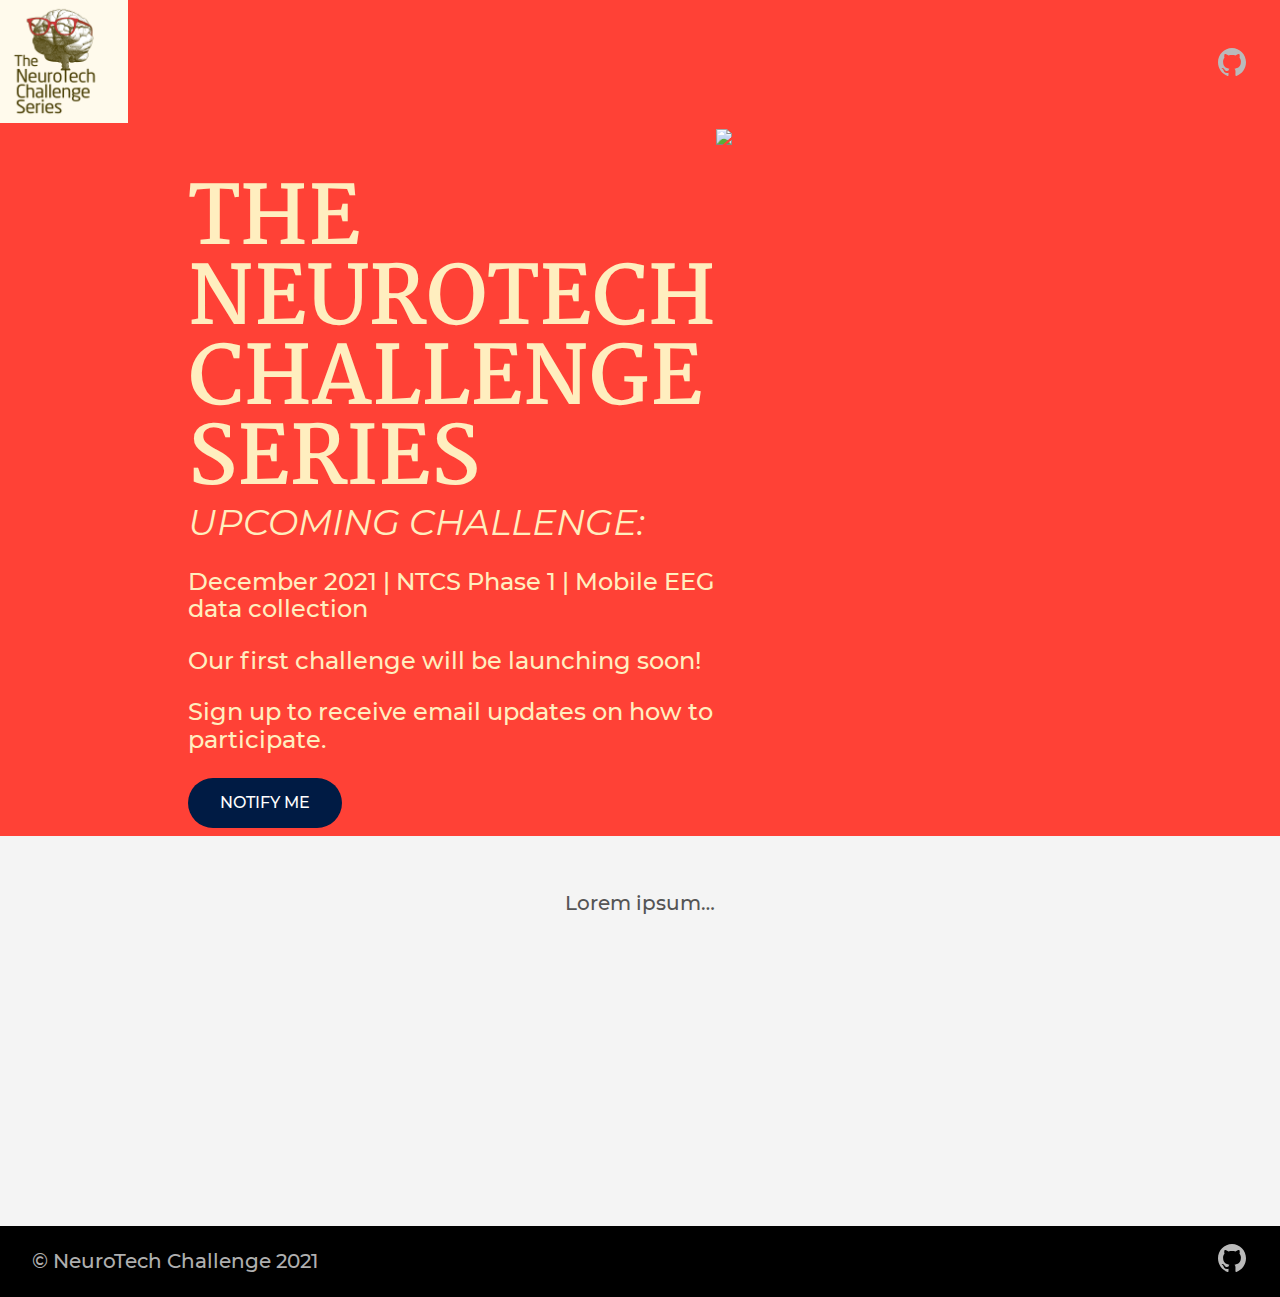
==== index.html @ b5e60c59 "deploy: b1ae6144227bb26e697fbe55c18d9fce0de2e272" ====
<!doctype html><html lang=en-us>
<head>
<meta charset=utf-8>
<meta http-equiv=x-ua-compatible content="IE=edge,chrome=1">
<title>NeuroTech Challenge</title>
<meta name=viewport content="width=device-width,minimum-scale=1">
<meta name=description content>
<meta name=generator content="Hugo 0.89.0">
<meta name=ROBOTS content="NOINDEX, NOFOLLOW">
<link rel=stylesheet href=/ananke/css/main.min.css>
<style>@font-face{font-family:Martel;src:url(fonts/martel/Martel-Regular.ttf)}@font-face{font-family:Martel;font-style:italic;src:url(fonts/martel/Martel-Italic.ttf)}@font-face{font-family:Martel;font-weight:700;src:url(fonts/martel/Martel-Bold.ttf)}@font-face{font-family:Montserrat;src:url(fonts/montserrat/Montserrat-Medium.ttf)}@font-face{font-family:Montserrat;font-style:italic;src:url(fonts/montserrat/Montserrat-Italic.ttf)}@font-face{font-family:Montserrat;font-weight:700;src:url(fonts/montserrat/Montserrat-Bold.ttf)}body{font-family:Montserrat;color:#ffeebf}</style>
<link href=/index.xml rel=alternate type=application/rss+xml title="NeuroTech Challenge">
<link href=/index.xml rel=feed type=application/rss+xml title="NeuroTech Challenge">
<meta property="og:title" content>
<meta property="og:description" content>
<meta property="og:type" content="website">
<meta property="og:url" content="https://neurotech-challenge.com/"><meta property="og:site_name" content="The NeuroTech Challenge Series">
<meta itemprop=name content>
<meta itemprop=description content><meta name=twitter:card content="summary">
<meta name=twitter:title content>
<meta name=twitter:description content>
</head>
<body class="ma0 bg-near-white">
<header class="cover bg-top">
<div class=bg-red>
<nav class=pr3 role=navigation>
<div class="flex-l justify-between items-center center">
<a href=/ class="f3 fw2 hover-white no-underline white-90 dib">
<img src=/images/ntcs-top-logo.png class="w4 mw5-ns" alt="NeuroTech Challenge">
</a>
<div class="flex-l items-center">
<a href=https://github.com/NeuroTechX/eeg-notebooks/ target=_blank class="link-transition github link dib z-999 pt3 pt0-l mr1" title="Github link" rel=noopener aria-label="follow on Github——Opens in a new window"><svg height="32" style="enable-background:new 0 0 512 512" viewBox="0 0 512 512" width="32" xmlns="http://www.w3.org/2000/svg" xmlns:xlink="http://www.w3.org/1999/xlink"><path d="M256 32C132.3 32 32 134.8 32 261.7c0 101.5 64.2 187.5 153.2 217.9 11.2 2.1 15.3-5 15.3-11.1.0-5.5-.2-19.9-.3-39.1-62.3 13.9-75.5-30.8-75.5-30.8-10.2-26.5-24.9-33.6-24.9-33.6-20.3-14.3 1.5-14 1.5-14 22.5 1.6 34.3 23.7 34.3 23.7 20 35.1 52.4 25 65.2 19.1 2-14.8 7.8-25 14.2-30.7-49.7-5.8-102-25.5-102-113.5.0-25.1 8.7-45.6 23-61.6-2.3-5.8-10-29.2 2.2-60.8.0.0 18.8-6.2 61.6 23.5 17.9-5.1 37-7.6 56.1-7.7 19 .1 38.2 2.6 56.1 7.7 42.8-29.7 61.5-23.5 61.5-23.5 12.2 31.6 4.5 55 2.2 60.8 14.3 16.1 23 36.6 23 61.6.0 88.2-52.4 107.6-102.3 113.3 8 7.1 15.2 21.1 15.2 42.5.0 30.7-.3 55.5-.3 63 0 6.1 4 13.3 15.4 11C415.9 449.1 480 363.1 480 261.7 480 134.8 379.7 32 256 32z"/></svg>
<span class=new-window><svg height="8" style="enable-background:new 0 0 1000 1000" viewBox="0 0 1e3 1e3" width="8" xmlns="http://www.w3.org/2000/svg" xmlns:xlink="http://www.w3.org/1999/xlink"><path d="M598 128h298v298h-86V274L392 692l-60-60 418-418H598v-86zM810 810V512h86v298c0 46-40 86-86 86H214c-48 0-86-40-86-86V214c0-46 38-86 86-86h298v86H214v596h596z" style="fill-rule:evenodd;clip-rule:evenodd;fill:"/></svg>
</span></a>
</div>
</div>
</nav>
<div class=flex>
<div class=w-25></div>
<div class=w-50>
<h1 class="f3 fw7 f-subheadline-l lh-solid fw2 mb0 ttu" style=font-family:Martel>
The NeuroTech Challenge Series
</h1>
<h3 class="f2 fw1 mv0 i ttu mt1">
Upcoming Challenge:
</h3>
<h3 class="f3 fw3">
December 2021 | NTCS Phase 1 | Mobile EEG data collection
</h3>
<h3 class="f3 fw2">
Our first challenge will be launching soon!
</h3>
<h3 class="f3 fw2">
Sign up to receive email updates on how to participate.
</h3>
<a class="f5 link dim br-pill ph4 pv3 mb2 dib white bg-navy" href=http://eepurl.com/hd2o1D>
NOTIFY ME
</a>
</div>
<div class=w-50>
<img src=https://neurotech-challenge.com/images/ntcs-brian-marquee.png>
</div>
<div class=w-25></div>
</div>
</div>
</div>
</header>
<main class=pb7 role=main>
<article class="cf ph3 ph5-l pv3 pv4-l f4 tc-l center measure-wide lh-copy mid-gray">
<p>Lorem ipsum&mldr;</p>
</article>
</main>
<footer class="bg-black bottom-0 w-100 pa3" role=contentinfo>
<div class="flex justify-between">
<a class="f4 fw4 hover-white no-underline white-70 dn dib-ns pv2 ph3" href=https://neurotech-challenge.com/>
&copy; NeuroTech Challenge 2021
</a>
<div>
<a href=https://github.com/NeuroTechX/eeg-notebooks/ target=_blank class="link-transition github link dib z-999 pt3 pt0-l mr1" title="Github link" rel=noopener aria-label="follow on Github——Opens in a new window"><svg height="32" style="enable-background:new 0 0 512 512" viewBox="0 0 512 512" width="32" xmlns="http://www.w3.org/2000/svg" xmlns:xlink="http://www.w3.org/1999/xlink"><path d="M256 32C132.3 32 32 134.8 32 261.7c0 101.5 64.2 187.5 153.2 217.9 11.2 2.1 15.3-5 15.3-11.1.0-5.5-.2-19.9-.3-39.1-62.3 13.9-75.5-30.8-75.5-30.8-10.2-26.5-24.9-33.6-24.9-33.6-20.3-14.3 1.5-14 1.5-14 22.5 1.6 34.3 23.7 34.3 23.7 20 35.1 52.4 25 65.2 19.1 2-14.8 7.8-25 14.2-30.7-49.7-5.8-102-25.5-102-113.5.0-25.1 8.7-45.6 23-61.6-2.3-5.8-10-29.2 2.2-60.8.0.0 18.8-6.2 61.6 23.5 17.9-5.1 37-7.6 56.1-7.7 19 .1 38.2 2.6 56.1 7.7 42.8-29.7 61.5-23.5 61.5-23.5 12.2 31.6 4.5 55 2.2 60.8 14.3 16.1 23 36.6 23 61.6.0 88.2-52.4 107.6-102.3 113.3 8 7.1 15.2 21.1 15.2 42.5.0 30.7-.3 55.5-.3 63 0 6.1 4 13.3 15.4 11C415.9 449.1 480 363.1 480 261.7 480 134.8 379.7 32 256 32z"/></svg>
<span class=new-window><svg height="8" style="enable-background:new 0 0 1000 1000" viewBox="0 0 1e3 1e3" width="8" xmlns="http://www.w3.org/2000/svg" xmlns:xlink="http://www.w3.org/1999/xlink"><path d="M598 128h298v298h-86V274L392 692l-60-60 418-418H598v-86zM810 810V512h86v298c0 46-40 86-86 86H214c-48 0-86-40-86-86V214c0-46 38-86 86-86h298v86H214v596h596z" style="fill-rule:evenodd;clip-rule:evenodd;fill:"/></svg>
</span></a>
</div>
</div>
</footer>
</body>
</html>
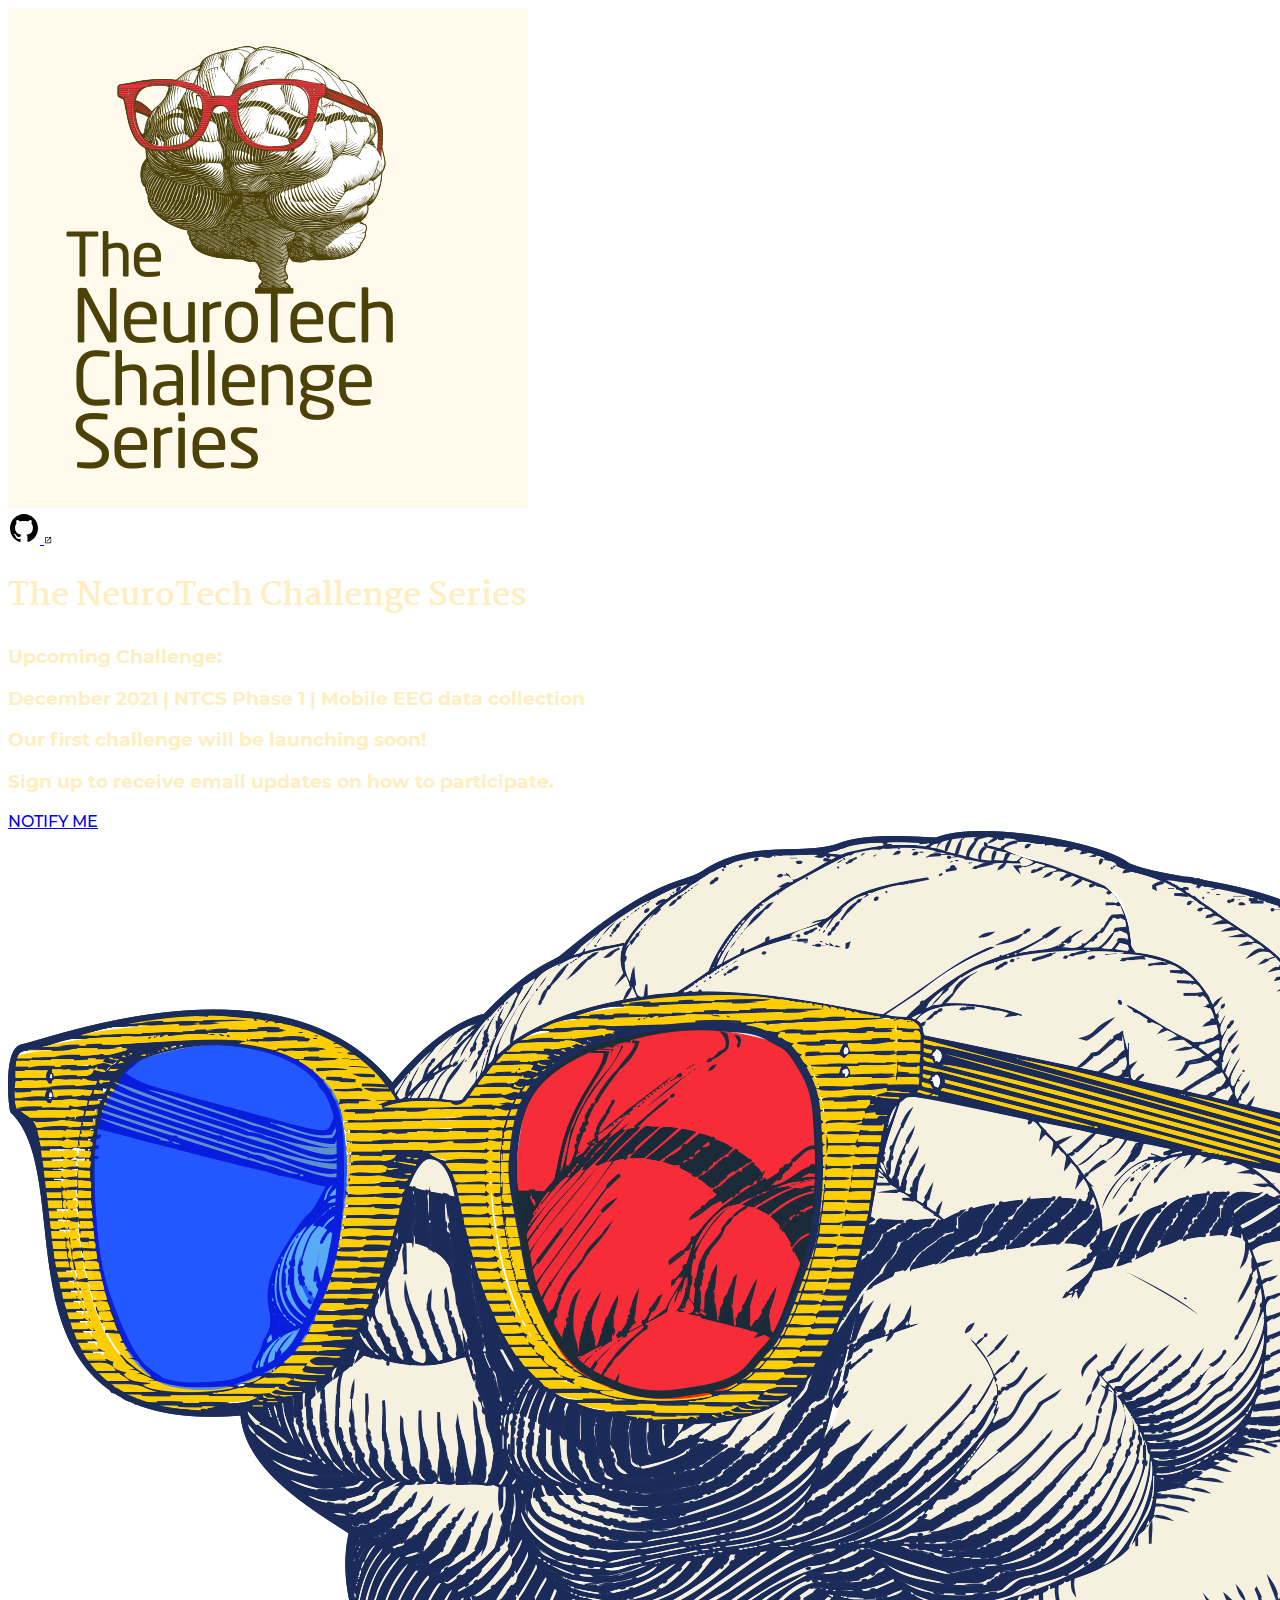
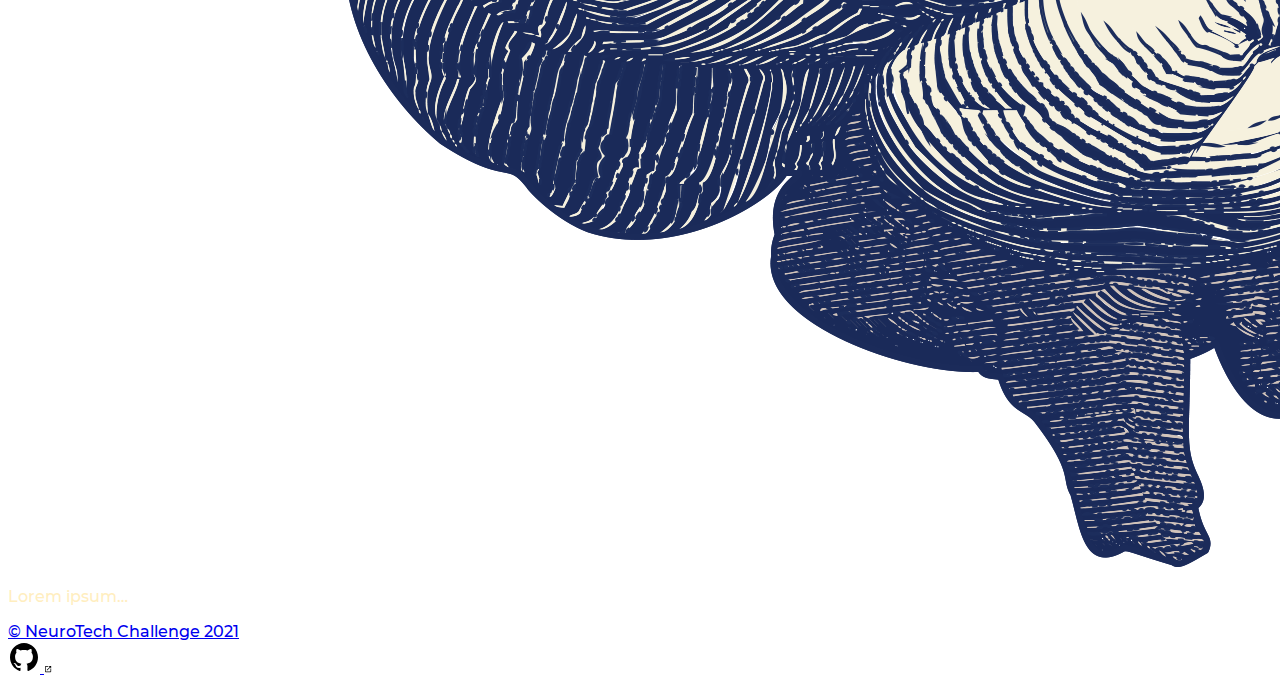
==== commit 3961215f: "deploy: 3df479dbea22950a2e772902be6954a8dcd4ddff" ====
--- a/index.html
+++ b/index.html
@@ -7,14 +7,14 @@
 <meta name=description content>
 <meta name=generator content="Hugo 0.89.0">
 <meta name=ROBOTS content="NOINDEX, NOFOLLOW">
-<link rel=stylesheet href=/ananke/css/main.min.css>
+<link rel=stylesheet href=/neurotech-challenge.com/ananke/css/main.min.css>
 <style>@font-face{font-family:Martel;src:url(fonts/martel/Martel-Regular.ttf)}@font-face{font-family:Martel;font-style:italic;src:url(fonts/martel/Martel-Italic.ttf)}@font-face{font-family:Martel;font-weight:700;src:url(fonts/martel/Martel-Bold.ttf)}@font-face{font-family:Montserrat;src:url(fonts/montserrat/Montserrat-Medium.ttf)}@font-face{font-family:Montserrat;font-style:italic;src:url(fonts/montserrat/Montserrat-Italic.ttf)}@font-face{font-family:Montserrat;font-weight:700;src:url(fonts/montserrat/Montserrat-Bold.ttf)}body{font-family:Montserrat;color:#ffeebf}</style>
-<link href=/index.xml rel=alternate type=application/rss+xml title="NeuroTech Challenge">
-<link href=/index.xml rel=feed type=application/rss+xml title="NeuroTech Challenge">
+<link href=/neurotech-challenge.com/index.xml rel=alternate type=application/rss+xml title="NeuroTech Challenge">
+<link href=/neurotech-challenge.com/index.xml rel=feed type=application/rss+xml title="NeuroTech Challenge">
 <meta property="og:title" content>
 <meta property="og:description" content>
 <meta property="og:type" content="website">
-<meta property="og:url" content="https://neurotech-challenge.com/"><meta property="og:site_name" content="The NeuroTech Challenge Series">
+<meta property="og:url" content="https://neurotechx.github.io/neurotech-challenge.com/"><meta property="og:site_name" content="The NeuroTech Challenge Series">
 <meta itemprop=name content>
 <meta itemprop=description content><meta name=twitter:card content="summary">
 <meta name=twitter:title content>
@@ -25,7 +25,7 @@
 <div class=bg-red>
 <nav class=pr3 role=navigation>
 <div class="flex-l justify-between items-center center">
-<a href=/ class="f3 fw2 hover-white no-underline white-90 dib">
+<a href=/neurotech-challenge.com/ class="f3 fw2 hover-white no-underline white-90 dib">
 <img src=/images/ntcs-top-logo.png class="w4 mw5-ns" alt="NeuroTech Challenge">
 </a>
 <div class="flex-l items-center">
@@ -58,7 +58,7 @@
 </a>
 </div>
 <div class=w-50>
-<img src=https://neurotech-challenge.com/images/ntcs-brian-marquee.png>
+<img src=https://neurotechx.github.io/neurotech-challenge.com/images/ntcs-brian-marquee.png>
 </div>
 <div class=w-25></div>
 </div>
@@ -72,7 +72,7 @@
 </main>
 <footer class="bg-black bottom-0 w-100 pa3" role=contentinfo>
 <div class="flex justify-between">
-<a class="f4 fw4 hover-white no-underline white-70 dn dib-ns pv2 ph3" href=https://neurotech-challenge.com/>
+<a class="f4 fw4 hover-white no-underline white-70 dn dib-ns pv2 ph3" href=https://neurotechx.github.io/neurotech-challenge.com/>
 &copy; NeuroTech Challenge 2021
 </a>
 <div>
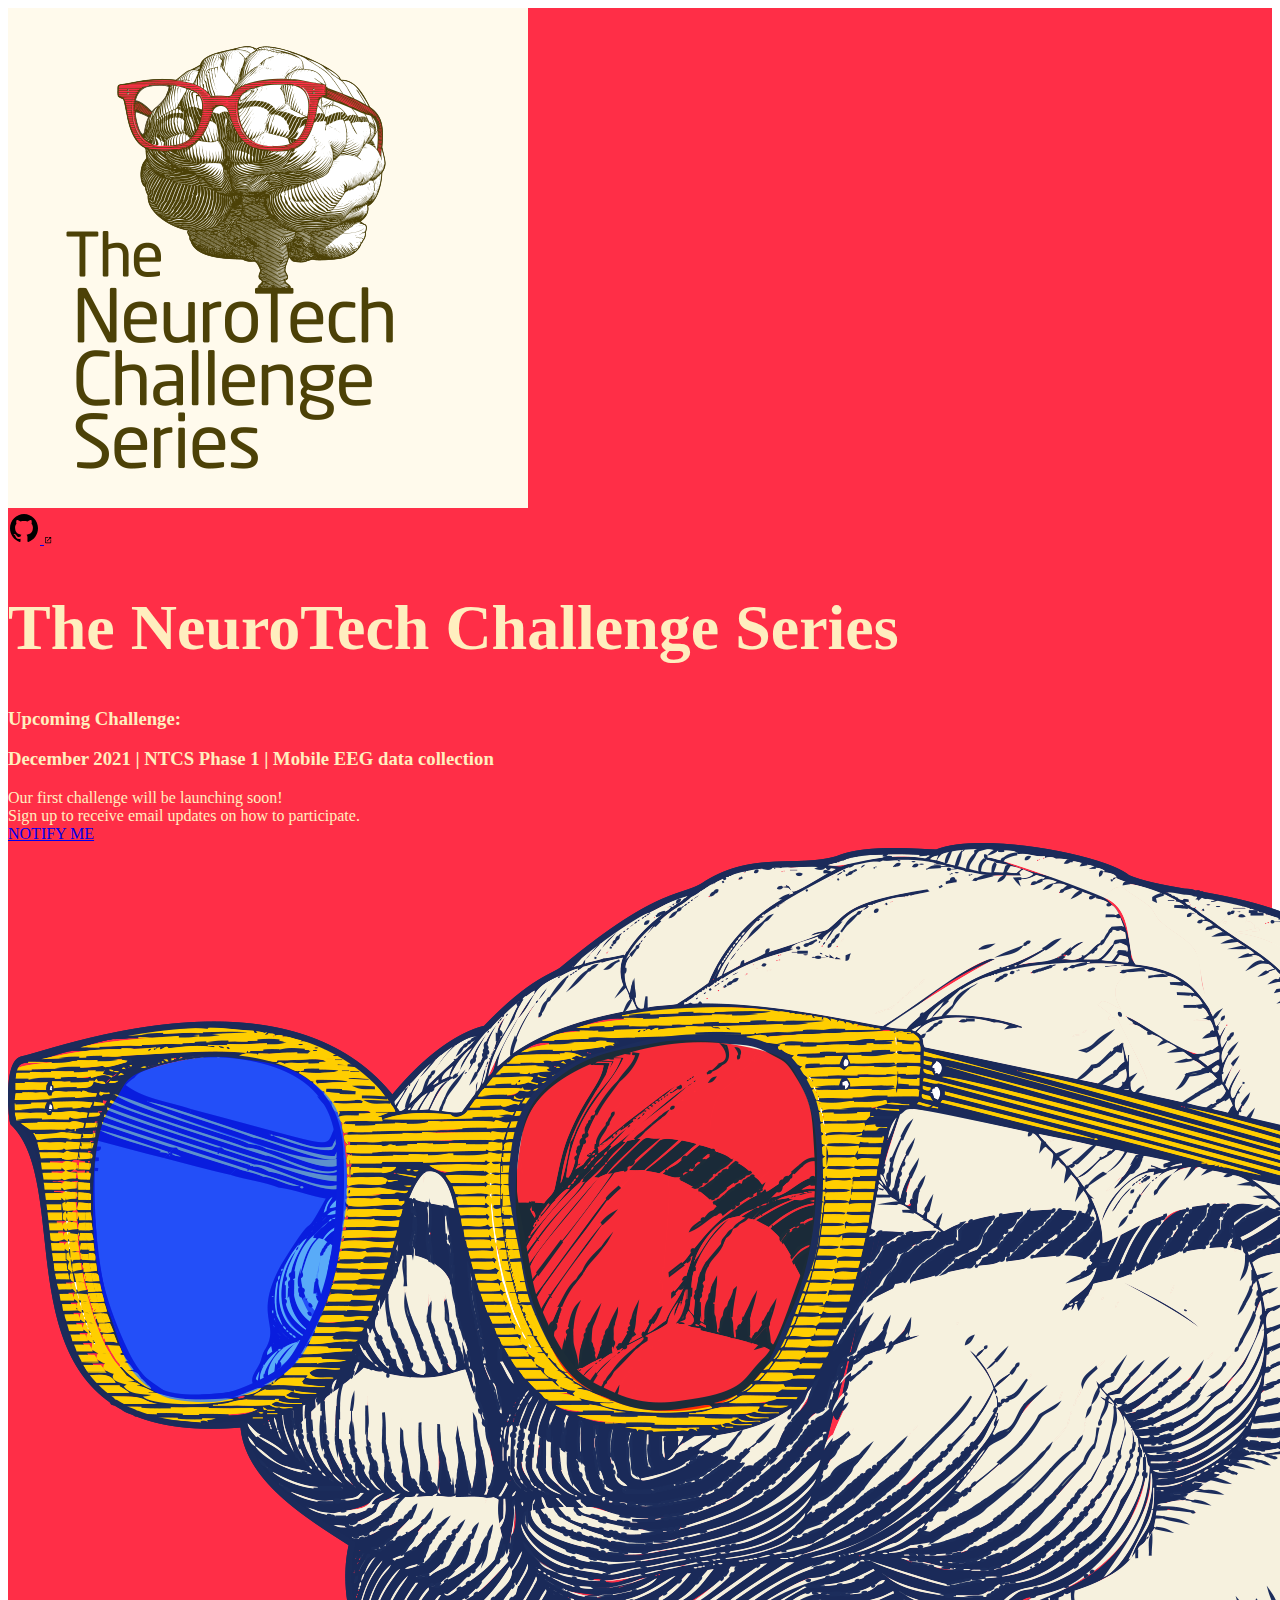
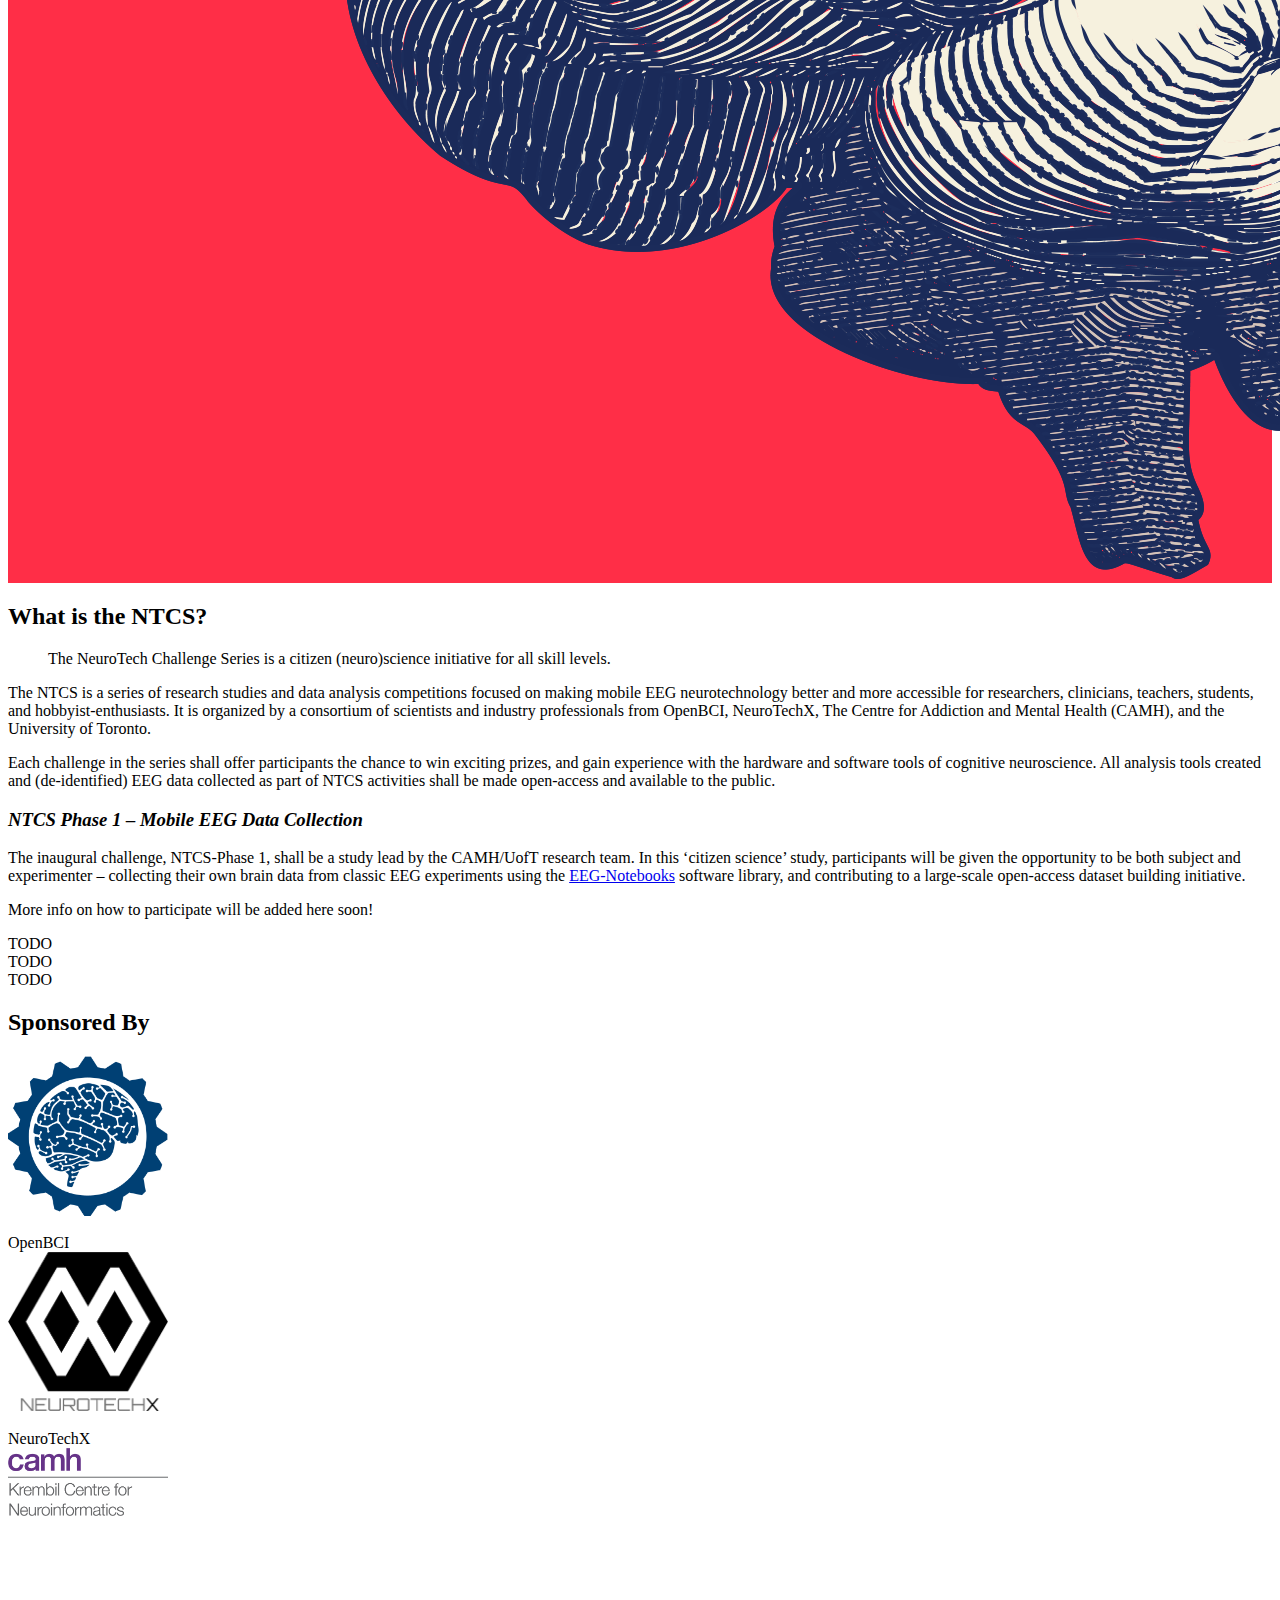
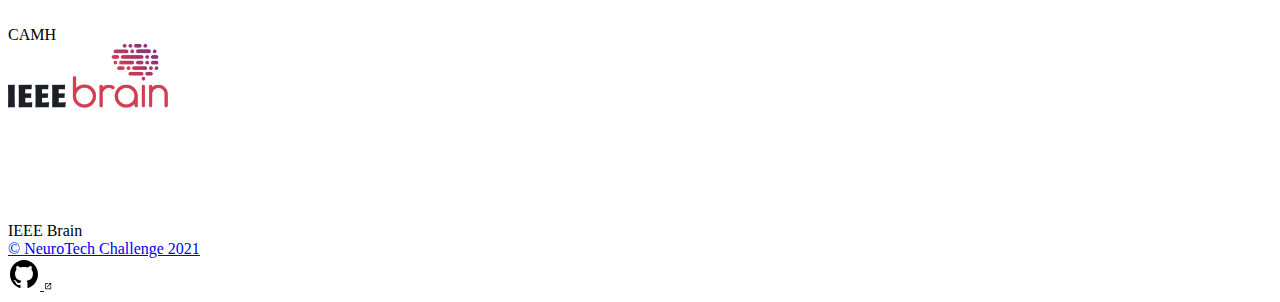
==== commit 5b8f78fe: "deploy: 899ef4eda5263ade6ec6081b2d3bd76fd8904390" ====
--- a/index.html
+++ b/index.html
@@ -8,7 +8,6 @@
 <meta name=generator content="Hugo 0.89.0">
 <meta name=ROBOTS content="NOINDEX, NOFOLLOW">
 <link rel=stylesheet href=/neurotech-challenge.com/ananke/css/main.min.css>
-<style>@font-face{font-family:Martel;src:url(fonts/martel/Martel-Regular.ttf)}@font-face{font-family:Martel;font-style:italic;src:url(fonts/martel/Martel-Italic.ttf)}@font-face{font-family:Martel;font-weight:700;src:url(fonts/martel/Martel-Bold.ttf)}@font-face{font-family:Montserrat;src:url(fonts/montserrat/Montserrat-Medium.ttf)}@font-face{font-family:Montserrat;font-style:italic;src:url(fonts/montserrat/Montserrat-Italic.ttf)}@font-face{font-family:Montserrat;font-weight:700;src:url(fonts/montserrat/Montserrat-Bold.ttf)}body{font-family:Montserrat;color:#ffeebf}</style>
 <link href=/neurotech-challenge.com/index.xml rel=alternate type=application/rss+xml title="NeuroTech Challenge">
 <link href=/neurotech-challenge.com/index.xml rel=feed type=application/rss+xml title="NeuroTech Challenge">
 <meta property="og:title" content>
@@ -22,11 +21,11 @@
 </head>
 <body class="ma0 bg-near-white">
 <header class="cover bg-top">
-<div class=bg-red>
+<div style=background-color:#ff2e47;color:#ffeebf>
 <nav class=pr3 role=navigation>
 <div class="flex-l justify-between items-center center">
 <a href=/neurotech-challenge.com/ class="f3 fw2 hover-white no-underline white-90 dib">
-<img src=/images/ntcs-top-logo.png class="w4 mw5-ns" alt="NeuroTech Challenge">
+<img src=https://neurotechx.github.io/neurotech-challenge.com/images/ntcs-top-logo.png class="w4 mw5-ns" alt="NeuroTech Challenge">
 </a>
 <div class="flex-l items-center">
 <a href=https://github.com/NeuroTechX/eeg-notebooks/ target=_blank class="link-transition github link dib z-999 pt3 pt0-l mr1" title="Github link" rel=noopener aria-label="follow on Github——Opens in a new window"><svg height="32" style="enable-background:new 0 0 512 512" viewBox="0 0 512 512" width="32" xmlns="http://www.w3.org/2000/svg" xmlns:xlink="http://www.w3.org/1999/xlink"><path d="M256 32C132.3 32 32 134.8 32 261.7c0 101.5 64.2 187.5 153.2 217.9 11.2 2.1 15.3-5 15.3-11.1.0-5.5-.2-19.9-.3-39.1-62.3 13.9-75.5-30.8-75.5-30.8-10.2-26.5-24.9-33.6-24.9-33.6-20.3-14.3 1.5-14 1.5-14 22.5 1.6 34.3 23.7 34.3 23.7 20 35.1 52.4 25 65.2 19.1 2-14.8 7.8-25 14.2-30.7-49.7-5.8-102-25.5-102-113.5.0-25.1 8.7-45.6 23-61.6-2.3-5.8-10-29.2 2.2-60.8.0.0 18.8-6.2 61.6 23.5 17.9-5.1 37-7.6 56.1-7.7 19 .1 38.2 2.6 56.1 7.7 42.8-29.7 61.5-23.5 61.5-23.5 12.2 31.6 4.5 55 2.2 60.8 14.3 16.1 23 36.6 23 61.6.0 88.2-52.4 107.6-102.3 113.3 8 7.1 15.2 21.1 15.2 42.5.0 30.7-.3 55.5-.3 63 0 6.1 4 13.3 15.4 11C415.9 449.1 480 363.1 480 261.7 480 134.8 379.7 32 256 32z"/></svg>
@@ -35,39 +34,104 @@
 </div>
 </div>
 </nav>
-<div class=flex>
-<div class=w-25></div>
-<div class=w-50>
-<h1 class="f3 fw7 f-subheadline-l lh-solid fw2 mb0 ttu" style=font-family:Martel>
+<div class="flex flex-wrap justify-between mw8 center">
+<div class="w-100-m w-50-l w-100 pa3">
+<h1 class="fw7 f-subheadline-l lh-solid fw2 mb3 ttu" style=font-family:Martel;font-size:4em>
 The NeuroTech Challenge Series
 </h1>
-<h3 class="f2 fw1 mv0 i ttu mt1">
+<h3 class="f3 fw1 mv0 i ttu mt1">
 Upcoming Challenge:
 </h3>
 <h3 class="f3 fw3">
 December 2021 | NTCS Phase 1 | Mobile EEG data collection
 </h3>
-<h3 class="f3 fw2">
+<div class=fw2>
 Our first challenge will be launching soon!
-</h3>
-<h3 class="f3 fw2">
+<br>
 Sign up to receive email updates on how to participate.
-</h3>
-<a class="f5 link dim br-pill ph4 pv3 mb2 dib white bg-navy" href=http://eepurl.com/hd2o1D>
+</div>
+<a class="f5 link dim br-pill ph4 pv3 mt4 dib white bg-navy" href=http://eepurl.com/hd2o1D>
 NOTIFY ME
 </a>
 </div>
-<div class=w-50>
-<img src=https://neurotechx.github.io/neurotech-challenge.com/images/ntcs-brian-marquee.png>
+<div class="w-100-m w-50-l w-100 pa2 justify-center">
+<div>
+<img class="w-50-m w-100-ns center db" src=https://neurotechx.github.io/neurotech-challenge.com/images/ntcs-brian-marquee.png>
 </div>
-<div class=w-25></div>
+</div>
 </div>
 </div>
 </div>
 </header>
 <main class=pb7 role=main>
-<article class="cf ph3 ph5-l pv3 pv4-l f4 tc-l center measure-wide lh-copy mid-gray">
-<p>Lorem ipsum&mldr;</p>
+<article class="f6 center lh-copy mid-gray">
+<div class="center measure-wide mv5">
+<h2>What is the NTCS?</h2>
+<blockquote> The NeuroTech Challenge Series is a citizen (neuro)science initiative for all skill levels.</blockquote>
+<p>
+The NTCS is a series of research studies and data analysis competitions focused on making mobile EEG neurotechnology better and more accessible for researchers, clinicians, teachers, students, and hobbyist-enthusiasts. It is organized by a consortium of scientists and industry professionals from OpenBCI, NeuroTechX, The Centre for Addiction and Mental Health (CAMH), and the University of Toronto.
+</p>
+<p>
+Each challenge in the series shall offer participants the chance to win exciting prizes, and gain experience with the hardware and software tools of cognitive neuroscience. All analysis tools created and (de-identified) EEG data collected as part of NTCS activities shall be made open-access and available to the public.
+</p>
+<p class=mt4>
+<h3><i>NTCS Phase 1 – Mobile EEG Data Collection</i></h3>
+</p>
+<p>
+The inaugural challenge, NTCS-Phase 1, shall be a study lead by the CAMH/UofT research team. In this ‘citizen science’ study, participants will be given the opportunity to be both subject and experimenter – collecting their own brain data from classic EEG experiments using the <a href=https://neurotechx.github.io/eeg-notebooks>EEG-Notebooks</a> software library, and contributing to a large-scale open-access dataset building initiative.
+</p>
+<p>
+More info on how to participate will be added here soon!
+</p>
+</div>
+<div class="bg-black tc pv4">
+<div class="flex mw7 center">
+<div class=w-33>
+TODO
+</div>
+<div class=w-33>
+TODO
+</div>
+<div class=w-33>
+TODO
+</div>
+</div>
+</div>
+<div class=bg-white>
+<div class="center tc pv3 black-90">
+<h2 class="ttu f2">Sponsored By</h2>
+<div class="flex items-end mw7 center">
+<div class="w-25 v-btm">
+<div style=height:10em;overflow:hidden>
+<img src=images/logo-OBCI.png style=width:10em>
+</div>
+<br>
+OpenBCI
+</div>
+<div class="w-25 v-btm">
+<div style=height:10em;overflow:hidden class=v-mid>
+<img src=images/logo-NeuroTechX.png style="width:10em;margin:0 0 -140px">
+</div>
+<br>
+NeuroTechX
+</div>
+<div class="w-25 v-btm">
+<div style=height:10em>
+<img class=mt5 src=images/logo-camh.png style=width:10em>
+</div>
+<br>
+CAMH
+</div>
+<div class="w-25 v-btm">
+<div style=height:10em>
+<img class=mt5 src=images/logo-IEEE-brain.png style=width:10em>
+</div>
+<br>
+IEEE Brain
+</div>
+</div>
+</div>
+</div>
 </article>
 </main>
 <footer class="bg-black bottom-0 w-100 pa3" role=contentinfo>
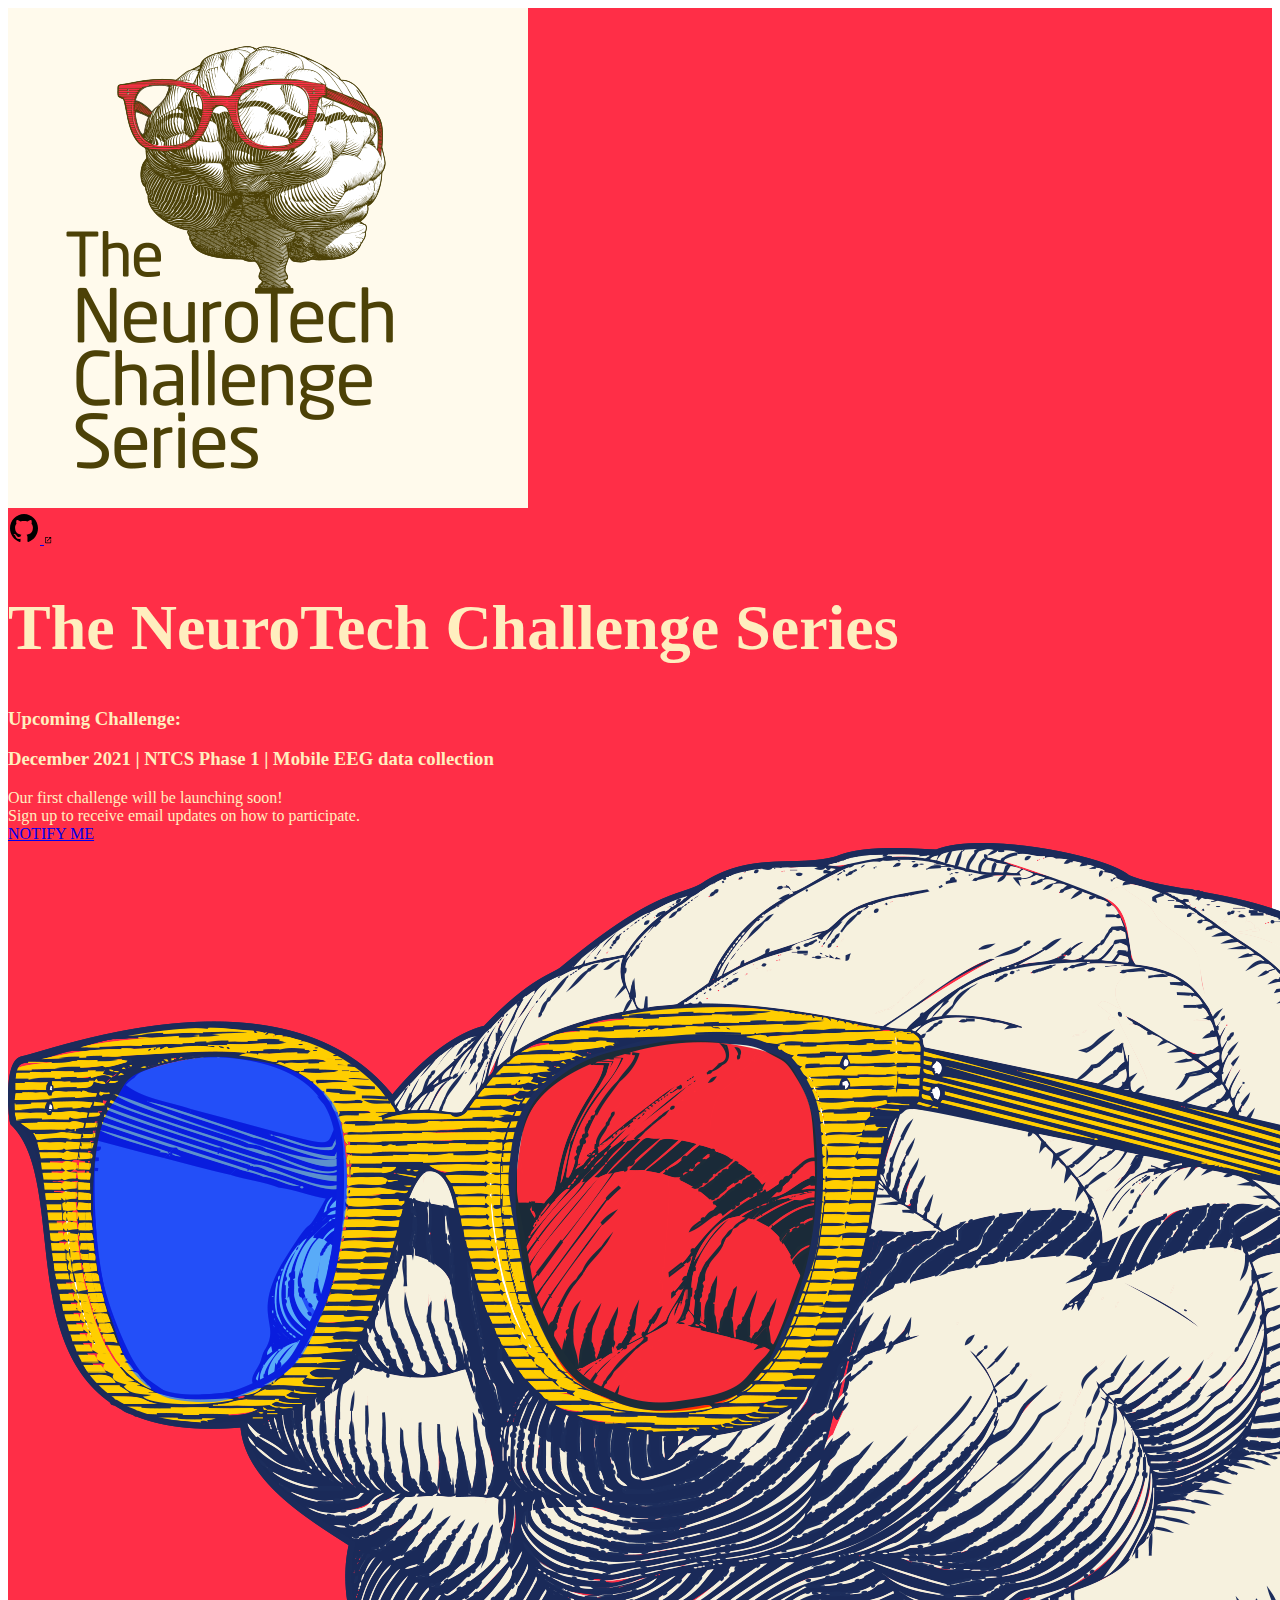
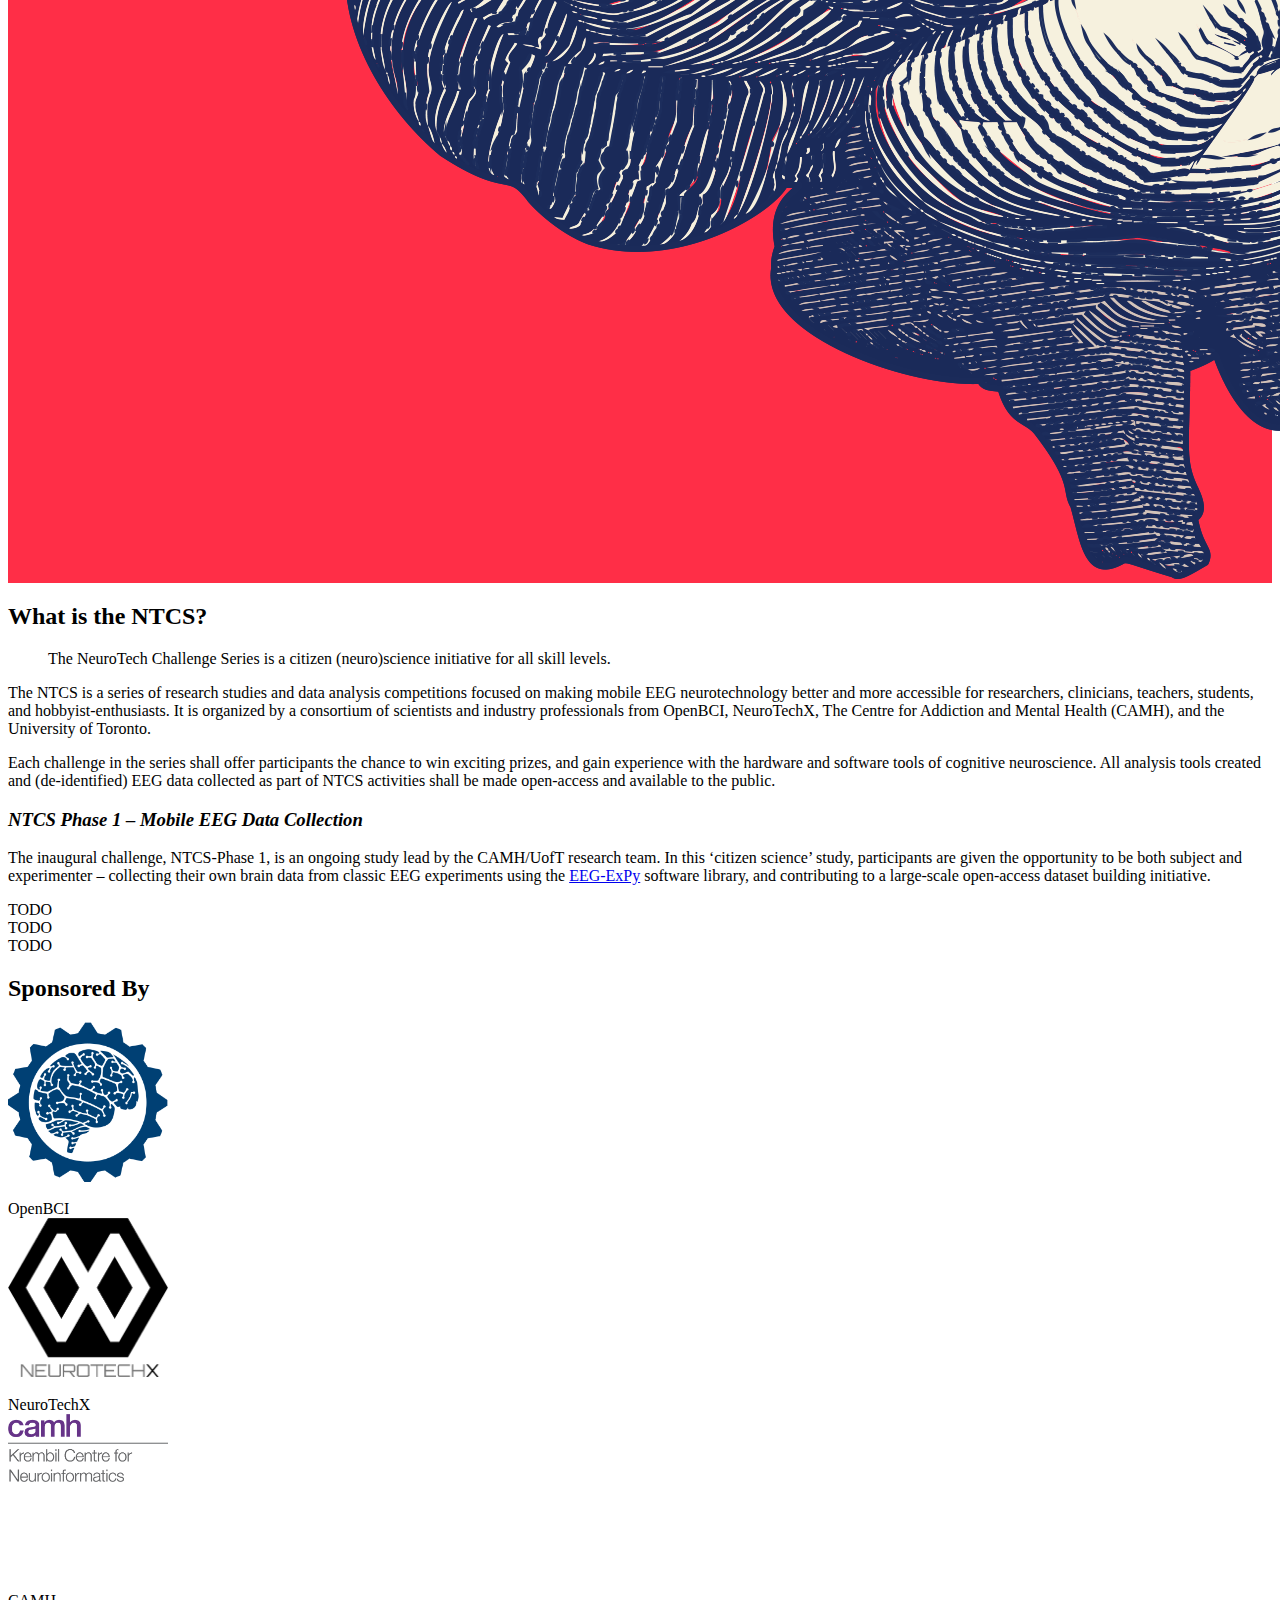
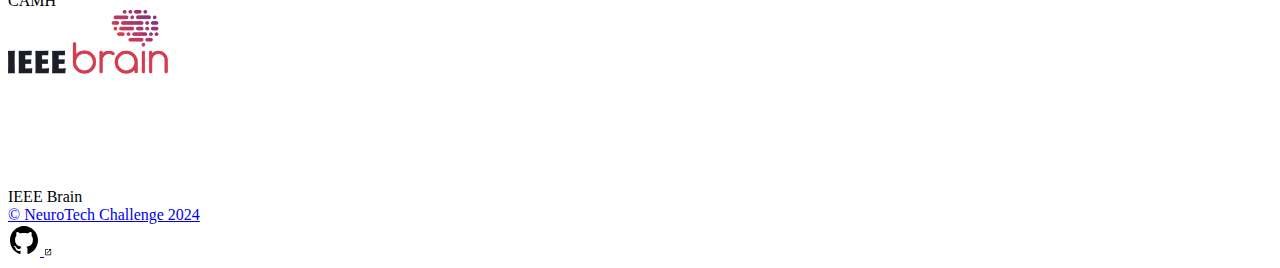
==== commit 67546358: "deploy: 4ca29347a07b1a5e7837006f4e65bd9d434633e3" ====
--- a/index.html
+++ b/index.html
@@ -78,10 +78,9 @@
 <h3><i>NTCS Phase 1 – Mobile EEG Data Collection</i></h3>
 </p>
 <p>
-The inaugural challenge, NTCS-Phase 1, shall be a study lead by the CAMH/UofT research team. In this ‘citizen science’ study, participants will be given the opportunity to be both subject and experimenter – collecting their own brain data from classic EEG experiments using the <a href=https://neurotechx.github.io/eeg-notebooks>EEG-Notebooks</a> software library, and contributing to a large-scale open-access dataset building initiative.
+The inaugural challenge, NTCS-Phase 1, is an ongoing study lead by the CAMH/UofT research team. In this ‘citizen science’ study, participants are given the opportunity to be both subject and experimenter – collecting their own brain data from classic EEG experiments using the <a href=https:://neurotechx.github.io/EEG-ExPy>EEG-ExPy</a> software library, and contributing to a large-scale open-access dataset building initiative.
 </p>
 <p>
-More info on how to participate will be added here soon!
 </p>
 </div>
 <div class="bg-black tc pv4">
@@ -137,7 +136,7 @@
 <footer class="bg-black bottom-0 w-100 pa3" role=contentinfo>
 <div class="flex justify-between">
 <a class="f4 fw4 hover-white no-underline white-70 dn dib-ns pv2 ph3" href=https://neurotechx.github.io/neurotech-challenge.com/>
-&copy; NeuroTech Challenge 2021
+&copy; NeuroTech Challenge 2024
 </a>
 <div>
 <a href=https://github.com/NeuroTechX/eeg-notebooks/ target=_blank class="link-transition github link dib z-999 pt3 pt0-l mr1" title="Github link" rel=noopener aria-label="follow on Github——Opens in a new window"><svg height="32" style="enable-background:new 0 0 512 512" viewBox="0 0 512 512" width="32" xmlns="http://www.w3.org/2000/svg" xmlns:xlink="http://www.w3.org/1999/xlink"><path d="M256 32C132.3 32 32 134.8 32 261.7c0 101.5 64.2 187.5 153.2 217.9 11.2 2.1 15.3-5 15.3-11.1.0-5.5-.2-19.9-.3-39.1-62.3 13.9-75.5-30.8-75.5-30.8-10.2-26.5-24.9-33.6-24.9-33.6-20.3-14.3 1.5-14 1.5-14 22.5 1.6 34.3 23.7 34.3 23.7 20 35.1 52.4 25 65.2 19.1 2-14.8 7.8-25 14.2-30.7-49.7-5.8-102-25.5-102-113.5.0-25.1 8.7-45.6 23-61.6-2.3-5.8-10-29.2 2.2-60.8.0.0 18.8-6.2 61.6 23.5 17.9-5.1 37-7.6 56.1-7.7 19 .1 38.2 2.6 56.1 7.7 42.8-29.7 61.5-23.5 61.5-23.5 12.2 31.6 4.5 55 2.2 60.8 14.3 16.1 23 36.6 23 61.6.0 88.2-52.4 107.6-102.3 113.3 8 7.1 15.2 21.1 15.2 42.5.0 30.7-.3 55.5-.3 63 0 6.1 4 13.3 15.4 11C415.9 449.1 480 363.1 480 261.7 480 134.8 379.7 32 256 32z"/></svg>
